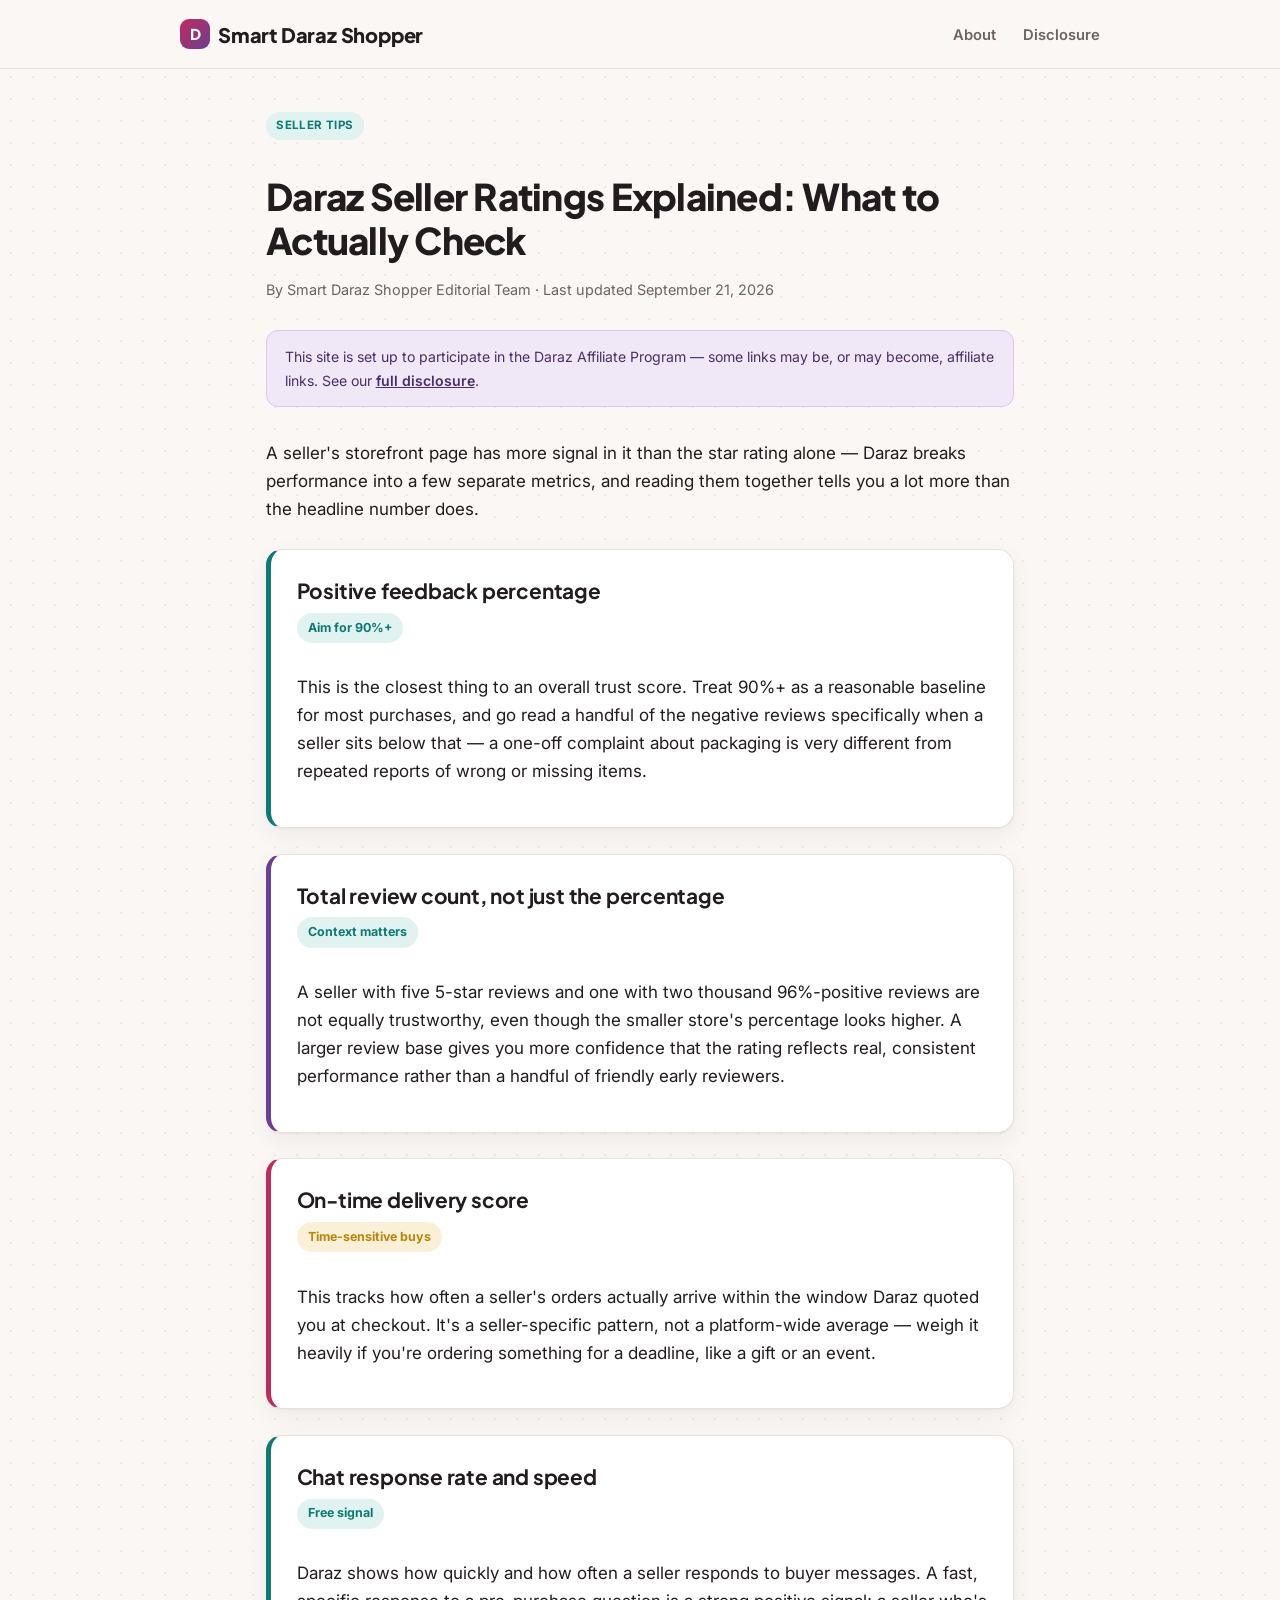
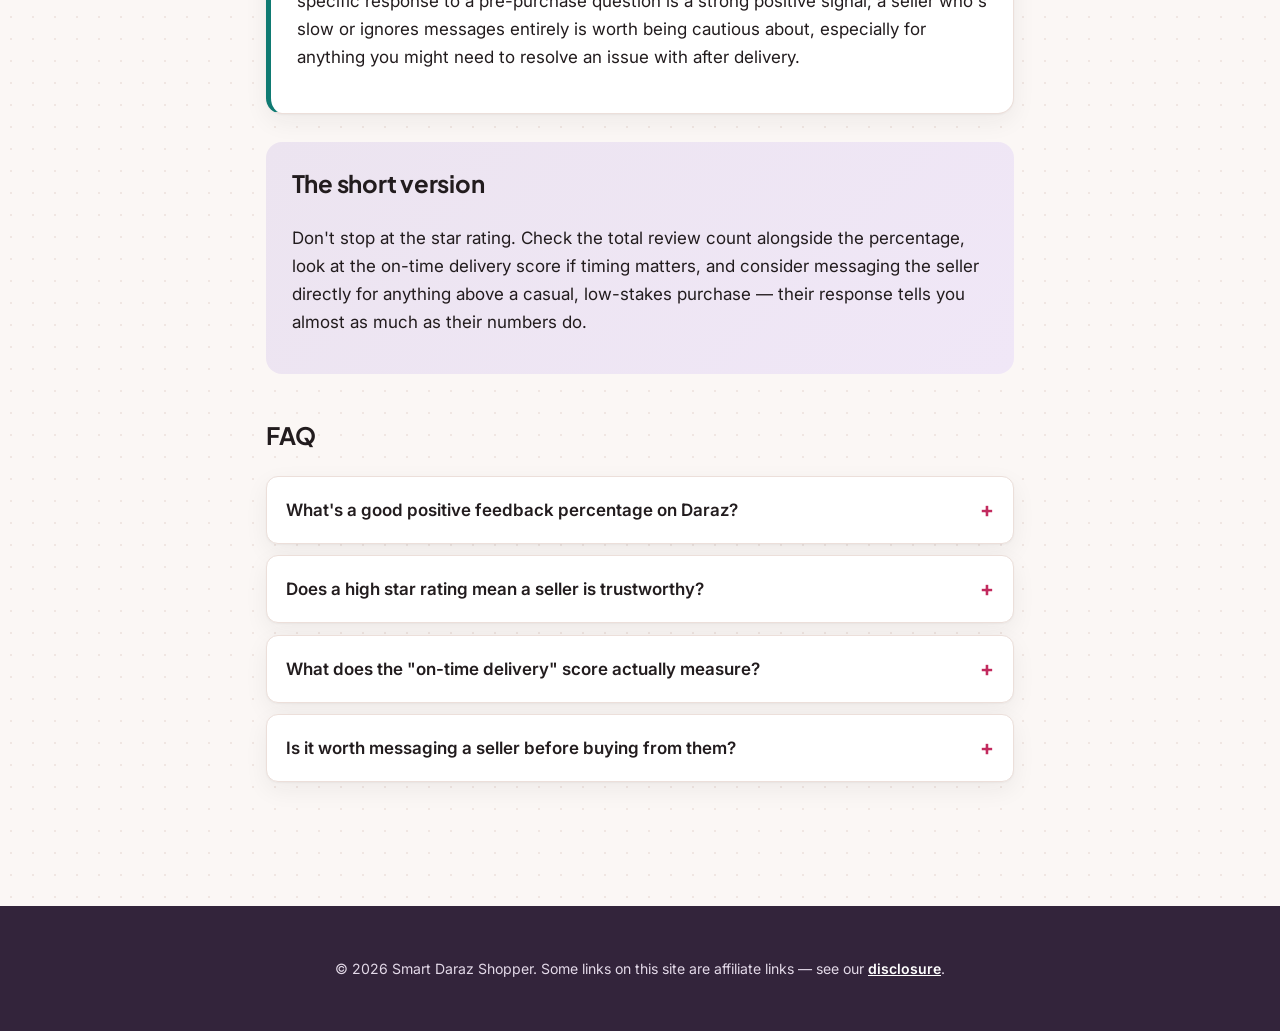
==== posts/daraz-seller-ratings-explained.html @ 183d36eb "Initial site: homepage, about, disclosure, 3 Daraz shopping guides" ====
<!DOCTYPE html>
<html lang="en">
<head>
<meta charset="UTF-8">
<meta name="viewport" content="width=device-width, initial-scale=1.0">
<title>Daraz Seller Ratings Explained: What to Actually Check</title>
<meta name="description" content="Star ratings don't tell the whole story on Daraz — here's what positive feedback, on-time delivery, and chat response scores actually mean.">
<meta name="author" content="Smart Daraz Shopper Editorial Team">
<link rel="canonical" href="https://itsmaheenb-code.github.io/smart-daraz-shopper/posts/daraz-seller-ratings-explained.html">
<link rel="stylesheet" href="../assets/style.css">
<script type="application/ld+json">
{
  "@context": "https://schema.org",
  "@type": "Article",
  "headline": "Daraz Seller Ratings Explained: What to Actually Check",
  "description": "Star ratings don't tell the whole story on Daraz — here's what positive feedback, on-time delivery, and chat response scores actually mean.",
  "author": { "@type": "Organization", "name": "Smart Daraz Shopper" },
  "publisher": { "@type": "Organization", "name": "Smart Daraz Shopper" },
  "datePublished": "2026-09-21",
  "dateModified": "2026-09-21"
}
</script>
<script type="application/ld+json">
{
  "@context": "https://schema.org",
  "@type": "FAQPage",
  "mainEntity": [
    {
      "@type": "Question",
      "name": "What's a good positive feedback percentage on Daraz?",
      "acceptedAnswer": {
        "@type": "Answer",
        "text": "Look for at least 90% positive feedback as a baseline. Below that, read a sample of the negative reviews specifically — a single bad batch complaint is different from a pattern of wrong items or non-delivery."
      }
    },
    {
      "@type": "Question",
      "name": "Does a high star rating mean a seller is trustworthy?",
      "acceptedAnswer": {
        "@type": "Answer",
        "text": "It's a good starting signal but not the whole picture, especially for a store with very few total ratings — five 5-star reviews look identical to a mature store with thousands, but carry far less statistical confidence. Check the total review count alongside the percentage, not just the percentage alone."
      }
    },
    {
      "@type": "Question",
      "name": "What does the 'on-time delivery' score actually measure?",
      "acceptedAnswer": {
        "@type": "Answer",
        "text": "It tracks how often that seller's orders arrive within the delivery window Daraz estimated at checkout. A low score means a real, repeated pattern of late shipments from that specific seller — worth weighing heavily if your purchase is time-sensitive."
      }
    },
    {
      "@type": "Question",
      "name": "Is it worth messaging a seller before buying from them?",
      "acceptedAnswer": {
        "@type": "Answer",
        "text": "Yes, especially for a higher-value purchase or a seller you're unsure about. Response speed and specificity in Daraz's in-app chat is itself a signal — a seller who answers a direct question quickly and precisely is generally more reliable than one who's slow or vague."
      }
    }
  ]
}
</script>
</head>
<body>

<header class="site-header">
  <div class="wrap">
    <a class="site-title" href="../index.html"><span class="logo-badge">D</span>Smart Daraz Shopper</a>
    <nav class="site-nav">
      <a href="../about.html">About</a>
      <a href="../disclosure.html">Disclosure</a>
    </nav>
  </div>
</header>

<main>
  <span class="post-tag tag-sellers">Seller Tips</span>
  <h1>Daraz Seller Ratings Explained: What to Actually Check</h1>
  <p class="byline">By Smart Daraz Shopper Editorial Team &middot; Last updated <time datetime="2026-09-21">September 21, 2026</time></p>

  <div class="disclosure-note">
    This site is set up to participate in the Daraz Affiliate Program — some links
    may be, or may become, affiliate links. See our <a href="../disclosure.html">full disclosure</a>.
  </div>

  <p>
    A seller's storefront page has more signal in it than the star rating
    alone — Daraz breaks performance into a few separate metrics, and reading
    them together tells you a lot more than the headline number does.
  </p>

  <div class="tool-card">
    <h2>Positive feedback percentage</h2>
    <span class="price-chip">Aim for 90%+</span>
    <p>
      This is the closest thing to an overall trust score. Treat 90%+ as a
      reasonable baseline for most purchases, and go read a handful of the
      negative reviews specifically when a seller sits below that — a
      one-off complaint about packaging is very different from repeated
      reports of wrong or missing items.
    </p>
  </div>

  <div class="tool-card">
    <h2>Total review count, not just the percentage</h2>
    <span class="price-chip">Context matters</span>
    <p>
      A seller with five 5-star reviews and one with two thousand 96%-positive
      reviews are not equally trustworthy, even though the smaller store's
      percentage looks higher. A larger review base gives you more confidence
      that the rating reflects real, consistent performance rather than a
      handful of friendly early reviewers.
    </p>
  </div>

  <div class="tool-card">
    <h2>On-time delivery score</h2>
    <span class="price-chip gold">Time-sensitive buys</span>
    <p>
      This tracks how often a seller's orders actually arrive within the
      window Daraz quoted you at checkout. It's a seller-specific pattern,
      not a platform-wide average — weigh it heavily if you're ordering
      something for a deadline, like a gift or an event.
    </p>
  </div>

  <div class="tool-card">
    <h2>Chat response rate and speed</h2>
    <span class="price-chip">Free signal</span>
    <p>
      Daraz shows how quickly and how often a seller responds to buyer
      messages. A fast, specific response to a pre-purchase question is a
      strong positive signal; a seller who's slow or ignores messages
      entirely is worth being cautious about, especially for anything you
      might need to resolve an issue with after delivery.
    </p>
  </div>

  <div class="verdict-box">
    <h2>The short version</h2>
    <p>
      Don't stop at the star rating. Check the total review count alongside
      the percentage, look at the on-time delivery score if timing matters,
      and consider messaging the seller directly for anything above a casual,
      low-stakes purchase — their response tells you almost as much as their
      numbers do.
    </p>
  </div>

  <h2>FAQ</h2>

  <details class="faq-item">
    <summary>What's a good positive feedback percentage on Daraz?</summary>
    <p class="faq-answer">
      Look for at least 90% positive feedback as a baseline. Below that, read
      a sample of the negative reviews specifically — a single bad batch
      complaint is different from a pattern of wrong items or non-delivery.
    </p>
  </details>

  <details class="faq-item">
    <summary>Does a high star rating mean a seller is trustworthy?</summary>
    <p class="faq-answer">
      It's a good starting signal but not the whole picture, especially for a
      store with very few total ratings — five 5-star reviews look identical
      to a mature store with thousands, but carry far less statistical
      confidence. Check the total review count alongside the percentage, not
      just the percentage alone.
    </p>
  </details>

  <details class="faq-item">
    <summary>What does the "on-time delivery" score actually measure?</summary>
    <p class="faq-answer">
      It tracks how often that seller's orders arrive within the delivery
      window Daraz estimated at checkout. A low score means a real, repeated
      pattern of late shipments from that specific seller — worth weighing
      heavily if your purchase is time-sensitive.
    </p>
  </details>

  <details class="faq-item">
    <summary>Is it worth messaging a seller before buying from them?</summary>
    <p class="faq-answer">
      Yes, especially for a higher-value purchase or a seller you're unsure
      about. Response speed and specificity in Daraz's in-app chat is itself
      a signal — a seller who answers a direct question quickly and precisely
      is generally more reliable than one who's slow or vague.
    </p>
  </details>
</main>

<footer class="site-footer">
  <p>&copy; 2026 Smart Daraz Shopper. Some links on this site are affiliate links — see our <a href="../disclosure.html">disclosure</a>.</p>
</footer>

</body>
</html>
---- assets/style.css ----
@import url('https://fonts.googleapis.com/css2?family=Plus+Jakarta+Sans:wght@500;600;700;800&family=Inter:wght@400;500;600&display=swap');

:root {
  --bg: #fbf7f5;
  --bg-dot: #f0e6e2;
  --text: #221c1e;
  --muted: #6f6260;
  --accent: #c22a5e;
  --accent-dark: #9c1f49;
  --accent-soft: #fbe4ec;
  --gold: #b8860b;
  --gold-soft: #faf0d7;
  --teal: #0f7a72;
  --teal-soft: #e0f3f1;
  --plum: #6a3f8f;
  --plum-soft: #f0e7f7;
  --navy: #33243b;
  --navy-soft: #ece4f0;
  --card: #ffffff;
  --border: #ecdfda;
  --shadow: 0 1px 2px rgba(34, 28, 30, 0.04), 0 8px 24px rgba(34, 28, 30, 0.06);
  --shadow-hover: 0 4px 8px rgba(34, 28, 30, 0.06), 0 16px 32px rgba(34, 28, 30, 0.10);
  --max-width: 780px;
  --radius: 16px;
}

* { box-sizing: border-box; }

body {
  margin: 0;
  font-family: 'Inter', -apple-system, BlinkMacSystemFont, "Segoe UI", sans-serif;
  background-color: var(--bg);
  background-image: radial-gradient(var(--bg-dot) 1px, transparent 1px);
  background-size: 22px 22px;
  color: var(--text);
  line-height: 1.65;
  font-size: 17px;
}

h1, h2, h3, .site-title, .logo-badge {
  font-family: 'Plus Jakarta Sans', 'Inter', sans-serif;
}

header.site-header {
  background: var(--bg);
  border-bottom: 1px solid var(--border);
  padding: 1.1rem 1rem;
  position: sticky;
  top: 0;
  z-index: 10;
}

header.site-header .wrap {
  max-width: 920px;
  margin: 0 auto;
  display: flex;
  justify-content: space-between;
  align-items: center;
  flex-wrap: wrap;
  gap: 0.5rem;
}

.site-title {
  font-weight: 800;
  font-size: 1.25rem;
  text-decoration: none;
  color: var(--text);
  display: inline-flex;
  align-items: center;
  gap: 0.5rem;
  letter-spacing: -0.01em;
}

.logo-badge {
  display: inline-flex;
  align-items: center;
  justify-content: center;
  width: 30px;
  height: 30px;
  border-radius: 9px;
  background: linear-gradient(135deg, var(--accent), var(--plum));
  color: #fff;
  font-size: 15px;
  font-weight: 800;
  flex-shrink: 0;
}

nav.site-nav a {
  color: var(--muted);
  text-decoration: none;
  margin-left: 1.4rem;
  font-size: 0.92rem;
  font-weight: 600;
}

nav.site-nav a:hover { color: var(--accent); }

main {
  max-width: var(--max-width);
  margin: 0 auto;
  padding: 2.5rem 1rem 4rem;
}

main.wide { max-width: 920px; }

h1 {
  font-size: 2.3rem;
  line-height: 1.18;
  margin-bottom: 0.6rem;
  font-weight: 800;
  letter-spacing: -0.02em;
}

h2 {
  font-size: 1.5rem;
  margin-top: 2.6rem;
  font-weight: 700;
  letter-spacing: -0.01em;
}

h3 { font-size: 1.05rem; margin: 0; font-weight: 600; }

p { margin: 1rem 0; }

a { color: var(--accent); }
a:hover { color: var(--accent-dark); }

.byline {
  color: var(--muted);
  font-size: 0.9rem;
  margin-bottom: 1.75rem;
}

.hero {
  text-align: center;
  padding: 1rem 0 2.5rem;
}

.hero .eyebrow {
  display: inline-block;
  background: var(--accent-soft);
  color: var(--accent-dark);
  font-weight: 700;
  font-size: 0.78rem;
  letter-spacing: 0.04em;
  text-transform: uppercase;
  padding: 0.35rem 0.8rem;
  border-radius: 999px;
  margin-bottom: 1.1rem;
}

.hero h1 { font-size: 2.5rem; max-width: 620px; margin: 0 auto 0.9rem; }

.intro {
  color: var(--muted);
  font-size: 1.08rem;
  max-width: 560px;
  margin: 0 auto;
}

.disclosure-note {
  background: var(--plum-soft);
  border: 1px solid #ddc8ec;
  border-radius: 12px;
  padding: 0.9rem 1.1rem;
  font-size: 0.88rem;
  color: #4a2f66;
  margin: 1.5rem 0 2rem;
}

.disclosure-note a { color: #4a2f66; text-decoration: underline; font-weight: 600; }

table {
  width: 100%;
  border-collapse: separate;
  border-spacing: 0;
  margin: 1.75rem 0;
  font-size: 0.92rem;
  background: var(--card);
  border-radius: var(--radius);
  overflow: hidden;
  box-shadow: var(--shadow);
  border: 1px solid var(--border);
}

th, td {
  text-align: left;
  padding: 0.8rem 1rem;
  border-bottom: 1px solid var(--border);
}

th {
  color: var(--muted);
  font-weight: 700;
  font-size: 0.78rem;
  text-transform: uppercase;
  letter-spacing: 0.04em;
  background: var(--bg-dot);
}

tr:last-child td { border-bottom: none; }
tbody tr:hover { background: #fdfaf9; }

/* Highlighted tip/step cards inside posts */
.tool-card {
  background: var(--card);
  border: 1px solid var(--border);
  border-left: 5px solid var(--accent);
  border-radius: var(--radius);
  padding: 1.5rem 1.6rem 1.6rem;
  margin: 1.6rem 0;
  box-shadow: var(--shadow);
}

.tool-card:nth-of-type(3n+2) { border-left-color: var(--teal); }
.tool-card:nth-of-type(3n+3) { border-left-color: var(--plum); }

.tool-card h2 { margin-top: 0; margin-bottom: 0.2rem; font-size: 1.3rem; }

.tool-card .price-chip {
  display: inline-block;
  background: var(--teal-soft);
  color: var(--teal);
  font-weight: 700;
  font-size: 0.78rem;
  padding: 0.3rem 0.7rem;
  border-radius: 999px;
  margin-bottom: 0.9rem;
}

.tool-card .price-chip.warn {
  background: var(--accent-soft);
  color: var(--accent-dark);
}

.tool-card .price-chip.gold {
  background: var(--gold-soft);
  color: var(--gold);
}

.cta {
  display: inline-block;
  background: linear-gradient(135deg, var(--accent), var(--accent-dark));
  color: #fff;
  padding: 0.65rem 1.3rem;
  border-radius: 999px;
  text-decoration: none;
  font-weight: 700;
  font-size: 0.92rem;
  box-shadow: 0 4px 12px rgba(194, 42, 94, 0.28);
}

.cta:hover { color: #fff; opacity: 0.92; }

.plain-link {
  font-weight: 600;
}

/* FAQ accordions */
.faq-item {
  background: var(--card);
  border: 1px solid var(--border);
  border-radius: 12px;
  margin: 0.7rem 0;
  box-shadow: var(--shadow);
  overflow: hidden;
}

.faq-item summary {
  cursor: pointer;
  padding: 1rem 1.2rem;
  font-weight: 600;
  list-style: none;
  display: flex;
  justify-content: space-between;
  align-items: center;
  gap: 1rem;
}

.faq-item summary::-webkit-details-marker { display: none; }

.faq-item summary::after {
  content: "+";
  font-size: 1.3rem;
  color: var(--accent);
  flex-shrink: 0;
  font-weight: 700;
  transition: transform 0.15s ease;
}

.faq-item[open] summary::after { transform: rotate(45deg); }

.faq-item .faq-answer {
  padding: 0 1.2rem 1.1rem;
  color: var(--muted);
  margin: 0;
}

.verdict-box {
  background: linear-gradient(135deg, var(--navy-soft), var(--plum-soft));
  border-radius: var(--radius);
  padding: 1.4rem 1.6rem;
  margin: 1.75rem 0;
}

.verdict-box h2 { margin-top: 0; }

/* Homepage post cards */
.post-grid {
  display: grid;
  gap: 1.1rem;
  list-style: none;
  padding: 0;
  margin: 0;
}

.post-card {
  display: block;
  background: var(--card);
  border: 1px solid var(--border);
  border-radius: var(--radius);
  padding: 1.5rem 1.6rem;
  text-decoration: none;
  color: var(--text);
  box-shadow: var(--shadow);
  transition: transform 0.15s ease, box-shadow 0.15s ease;
}

.post-card:hover {
  transform: translateY(-3px);
  box-shadow: var(--shadow-hover);
  color: var(--text);
}

.post-tag {
  display: inline-block;
  font-size: 0.72rem;
  font-weight: 700;
  letter-spacing: 0.03em;
  text-transform: uppercase;
  padding: 0.28rem 0.65rem;
  border-radius: 999px;
  margin-bottom: 0.7rem;
}

.tag-safety { background: var(--accent-soft); color: var(--accent-dark); }
.tag-deals { background: var(--gold-soft); color: var(--gold); }
.tag-sellers { background: var(--teal-soft); color: var(--teal); }
.tag-returns { background: var(--plum-soft); color: var(--plum); }
.tag-payments { background: var(--navy-soft); color: var(--navy); }

.post-card .post-title {
  font-family: 'Plus Jakarta Sans', sans-serif;
  font-size: 1.2rem;
  font-weight: 700;
  margin-bottom: 0.4rem;
  display: block;
}

.post-card .excerpt {
  color: var(--muted);
  font-size: 0.95rem;
  margin: 0;
}

footer.site-footer {
  background: var(--navy);
  color: #e3d9e8;
  padding: 2.2rem 1rem;
  text-align: center;
  font-size: 0.88rem;
  margin-top: 3rem;
}

footer.site-footer a { color: #fff; font-weight: 600; }

@media (max-width: 480px) {
  body { font-size: 16px; }
  h1 { font-size: 1.7rem; }
  .hero h1 { font-size: 1.9rem; }
}
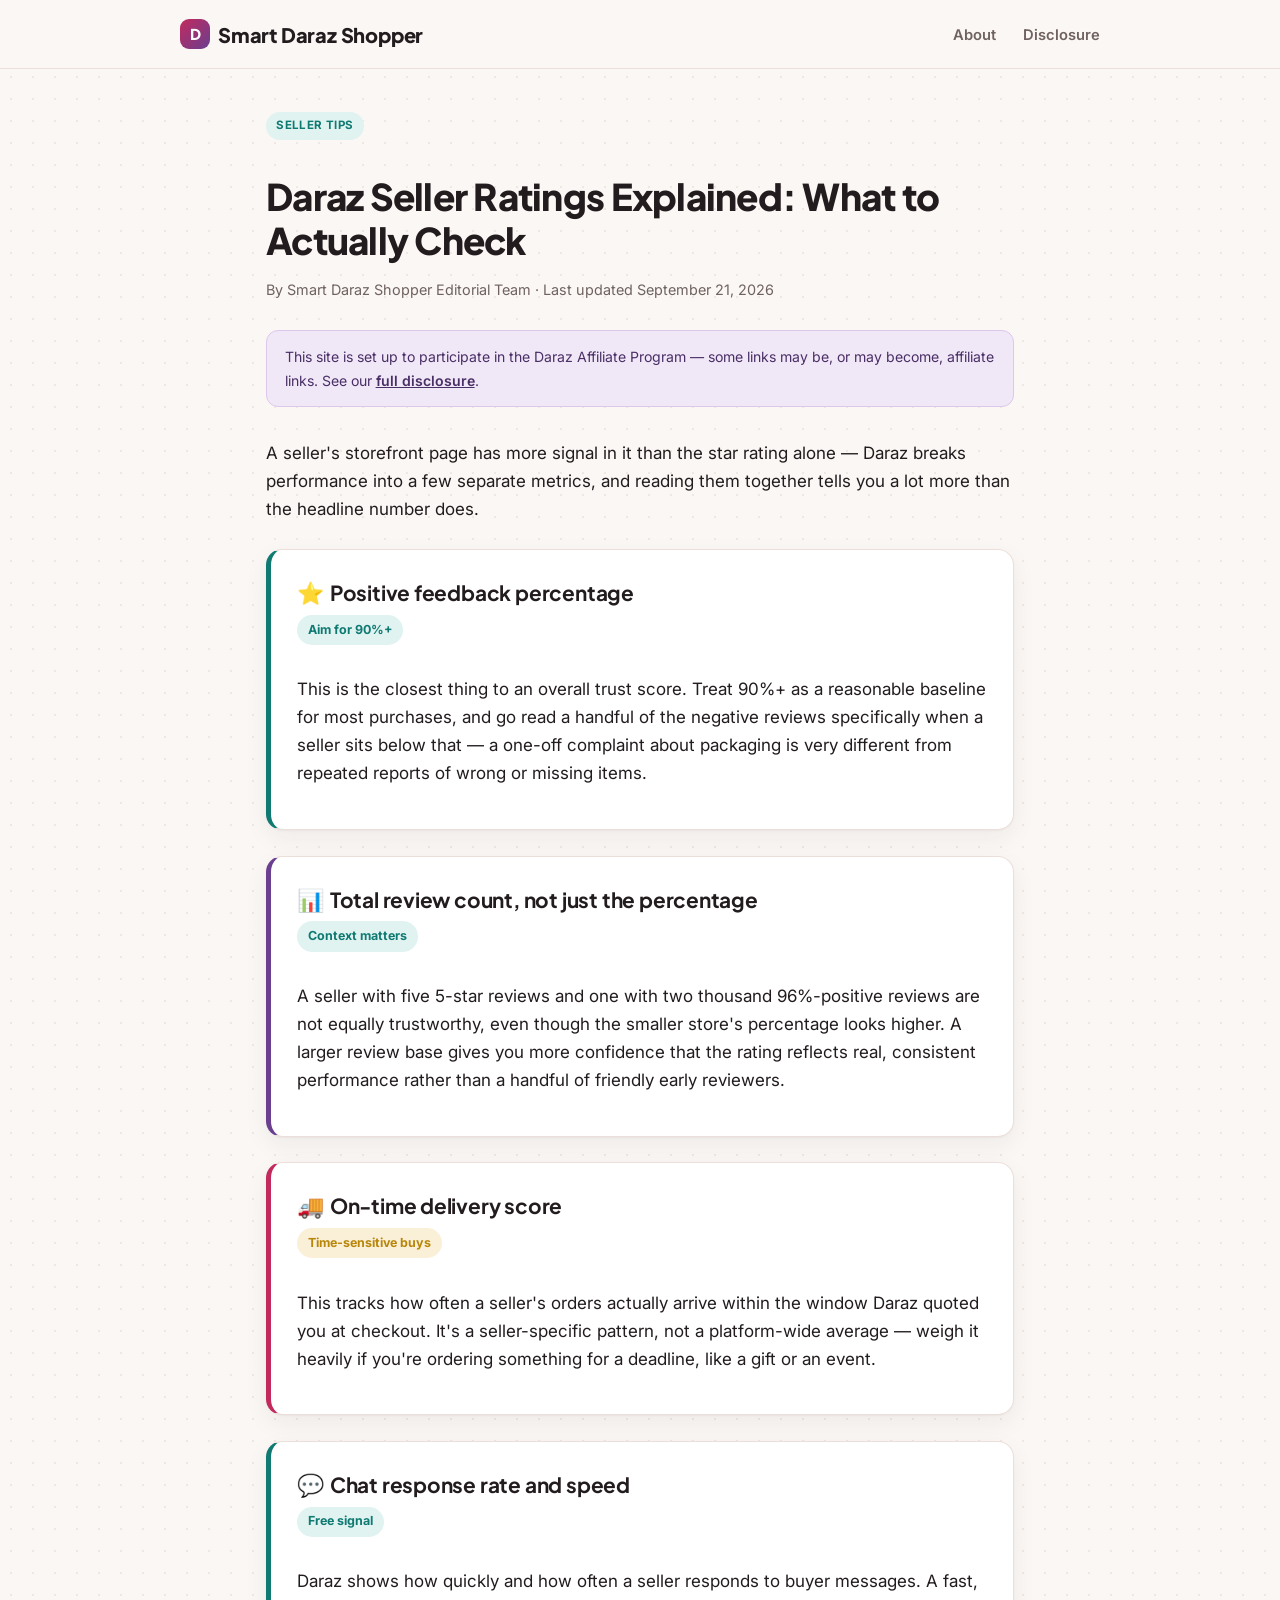
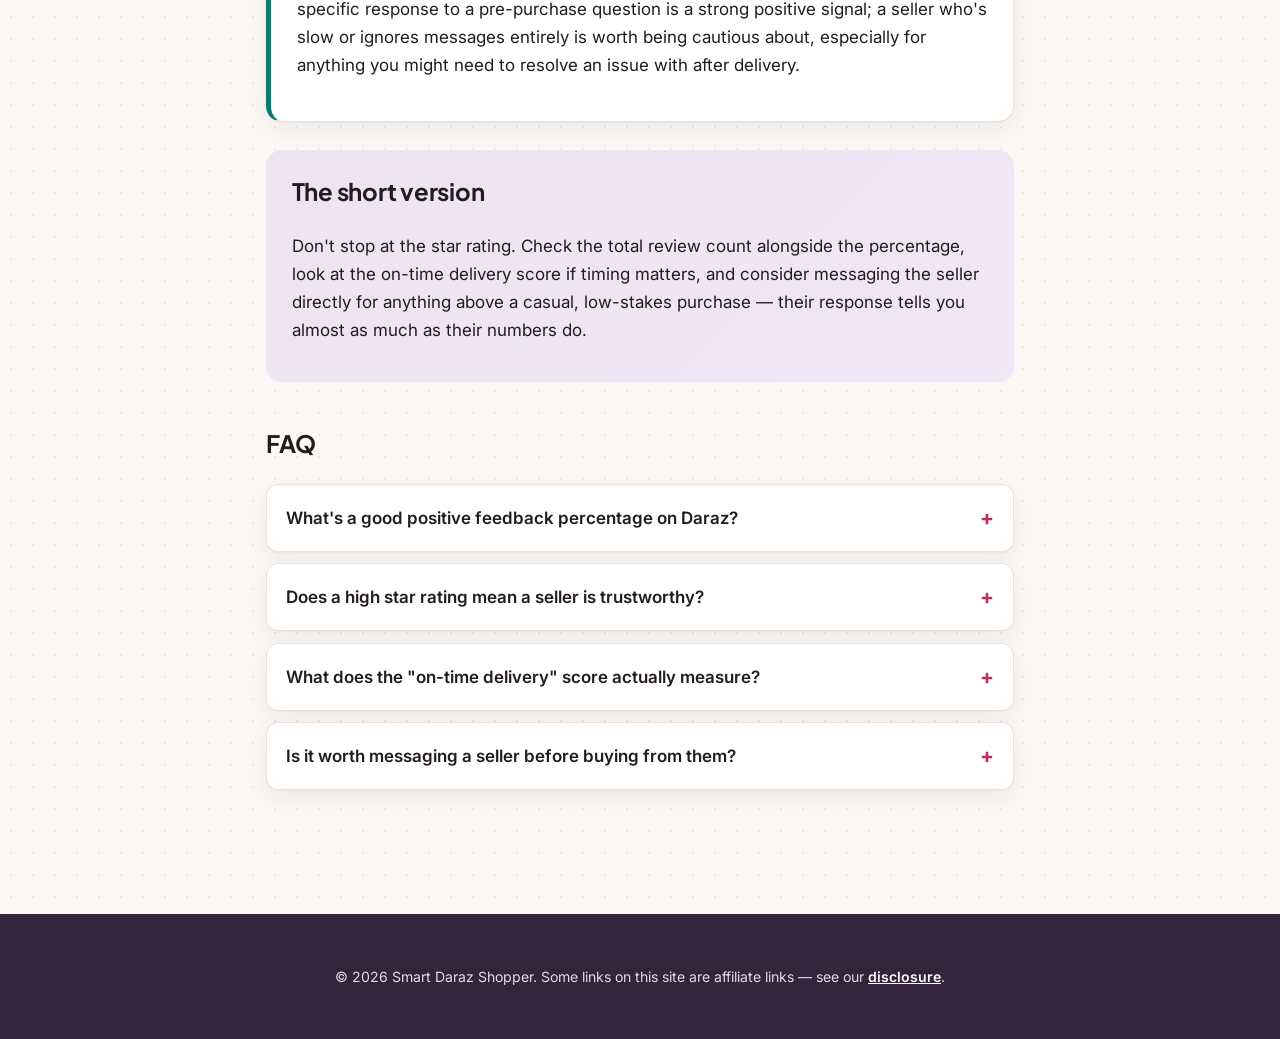
==== commit d1cbc9d2: "Add design polish (icons, haul gallery components) and haul post workflow/template" ====
--- a/posts/daraz-seller-ratings-explained.html
+++ b/posts/daraz-seller-ratings-explained.html
@@ -90,7 +90,7 @@
   </p>
 
   <div class="tool-card">
-    <h2>Positive feedback percentage</h2>
+    <h2><span class="section-icon">⭐</span>Positive feedback percentage</h2>
     <span class="price-chip">Aim for 90%+</span>
     <p>
       This is the closest thing to an overall trust score. Treat 90%+ as a
@@ -102,7 +102,7 @@
   </div>
 
   <div class="tool-card">
-    <h2>Total review count, not just the percentage</h2>
+    <h2><span class="section-icon">📊</span>Total review count, not just the percentage</h2>
     <span class="price-chip">Context matters</span>
     <p>
       A seller with five 5-star reviews and one with two thousand 96%-positive
@@ -114,7 +114,7 @@
   </div>
 
   <div class="tool-card">
-    <h2>On-time delivery score</h2>
+    <h2><span class="section-icon">🚚</span>On-time delivery score</h2>
     <span class="price-chip gold">Time-sensitive buys</span>
     <p>
       This tracks how often a seller's orders actually arrive within the
@@ -125,7 +125,7 @@
   </div>
 
   <div class="tool-card">
-    <h2>Chat response rate and speed</h2>
+    <h2><span class="section-icon">💬</span>Chat response rate and speed</h2>
     <span class="price-chip">Free signal</span>
     <p>
       Daraz shows how quickly and how often a seller responds to buyer
--- a/assets/style.css
+++ b/assets/style.css
@@ -16,6 +16,8 @@
   --plum-soft: #f0e7f7;
   --navy: #33243b;
   --navy-soft: #ece4f0;
+  --peach: #c1642c;
+  --peach-soft: #fbe9dc;
   --card: #ffffff;
   --border: #ecdfda;
   --shadow: 0 1px 2px rgba(34, 28, 30, 0.04), 0 8px 24px rgba(34, 28, 30, 0.06);
@@ -348,6 +350,7 @@
 .tag-sellers { background: var(--teal-soft); color: var(--teal); }
 .tag-returns { background: var(--plum-soft); color: var(--plum); }
 .tag-payments { background: var(--navy-soft); color: var(--navy); }
+.tag-hauls { background: var(--peach-soft); color: var(--peach); }
 
 .post-card .post-title {
   font-family: 'Plus Jakarta Sans', sans-serif;
@@ -362,6 +365,102 @@
   font-size: 0.95rem;
   margin: 0;
 }
+
+/* Haul photo galleries */
+.haul-grid {
+  display: grid;
+  grid-template-columns: repeat(auto-fill, minmax(240px, 1fr));
+  gap: 1.1rem;
+  margin: 1.75rem 0;
+}
+
+.haul-item {
+  position: relative;
+  background: var(--card);
+  border: 1px solid var(--border);
+  border-radius: var(--radius);
+  overflow: hidden;
+  box-shadow: var(--shadow);
+  transition: transform 0.15s ease, box-shadow 0.15s ease;
+}
+
+.haul-item:hover { transform: translateY(-3px); box-shadow: var(--shadow-hover); }
+
+.haul-item img {
+  display: block;
+  width: 100%;
+  aspect-ratio: 1 / 1;
+  object-fit: cover;
+  background: var(--bg-dot);
+}
+
+.haul-item .price-badge {
+  position: absolute;
+  top: 0.7rem;
+  right: 0.7rem;
+  background: rgba(34, 28, 30, 0.82);
+  color: #fff;
+  font-weight: 700;
+  font-size: 0.78rem;
+  padding: 0.3rem 0.65rem;
+  border-radius: 999px;
+  backdrop-filter: none;
+}
+
+.haul-item .haul-caption {
+  padding: 0.9rem 1rem 1.1rem;
+}
+
+.haul-item .haul-caption strong {
+  display: block;
+  font-size: 0.98rem;
+  margin-bottom: 0.25rem;
+}
+
+.haul-item .haul-caption p {
+  margin: 0;
+  font-size: 0.88rem;
+  color: var(--muted);
+}
+
+.haul-item .haul-caption a.plain-link {
+  display: inline-block;
+  margin-top: 0.5rem;
+  font-size: 0.85rem;
+}
+
+/* Small section icon accents */
+.section-icon {
+  display: inline-block;
+  margin-right: 0.4rem;
+  font-size: 1.05em;
+}
+
+/* Quick category nav row on homepage */
+.category-nav {
+  display: flex;
+  flex-wrap: wrap;
+  gap: 0.6rem;
+  justify-content: center;
+  margin-bottom: 2.5rem;
+}
+
+.category-nav a {
+  display: inline-flex;
+  align-items: center;
+  gap: 0.4rem;
+  background: var(--card);
+  border: 1px solid var(--border);
+  border-radius: 999px;
+  padding: 0.45rem 0.9rem;
+  font-size: 0.85rem;
+  font-weight: 600;
+  color: var(--text);
+  text-decoration: none;
+  box-shadow: var(--shadow);
+}
+
+.category-nav a:hover { color: var(--accent); transform: translateY(-1px); }
 
 footer.site-footer {
   background: var(--navy);
